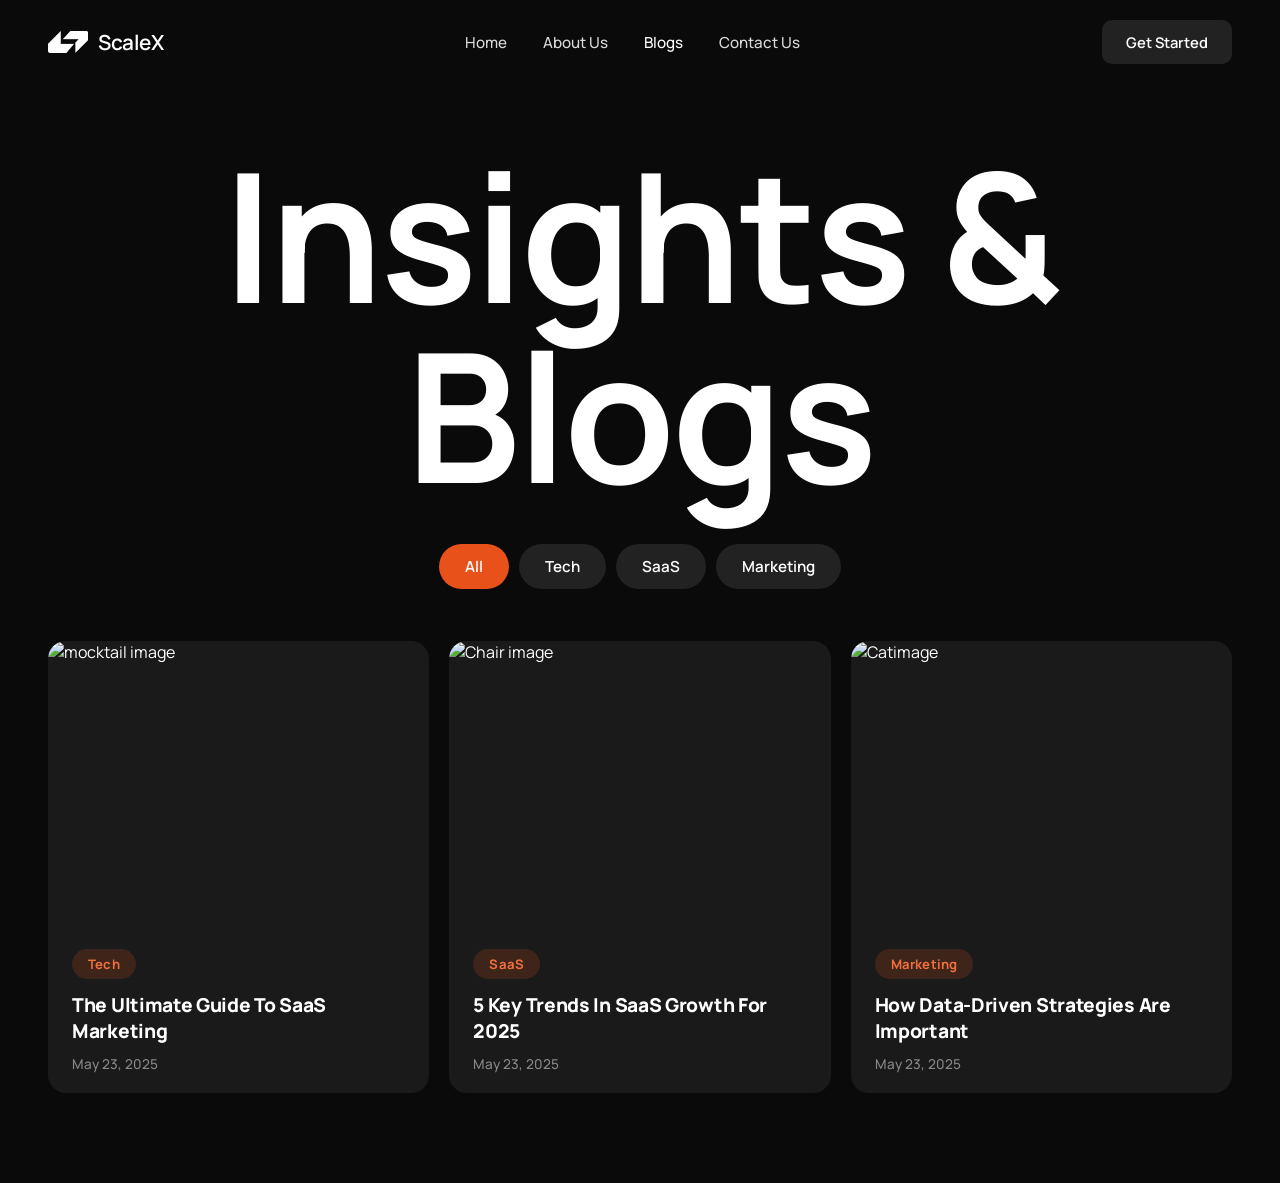
==== EASY/index.html @ 99819cbf "first commit" ====
<!DOCTYPE html>
<html lang="en">
<head>
  <meta charset="UTF-8" />
  <meta name="viewport" content="width=device-width, initial-scale=1.0" />
  <title>ScaleX – Insights & Blogs</title>
  <link rel="stylesheet" href="styles.css" />
  <link rel="shortcut icon" href="logo1.png" type="image/x-icon">
  <link href="https://fonts.googleapis.com/css2?family=Manrope:wght@400;500;600;700;800;900&display=swap" rel="stylesheet" />
  <link href="https://cdn.jsdelivr.net/npm/remixicon@4.2.0/fonts/remixicon.css" rel="stylesheet" />
</head>
<body>

  <nav class="navbar">
    <div class="nav-logo">
      <img src="logo1.png" alt="ScaleX Logo" class="logo-icon" />
      <span class="logo-text">ScaleX</span>
    </div>
    <ul class="nav-links">
      <li><a href="#">Home</a></li>
      <li><a href="#">About Us</a></li>
      <li><a href="#" class="active">Blogs</a></li>
      <li><a href="#">Contact Us</a></li>
    </ul>
    <button class="btn-get-started">Get Started <i class="ri-arrow-right-up-line"></i></button>
  </nav>

  <section class="hero">
    <h1 class="hero-title">Insights &amp; Blogs</h1>
  </section>

  <div class="filters">
    <button class="filter-btn active"><i class="ri-apps-2-line"></i> All</button>
    <button class="filter-btn"><i class="ri-cpu-line"></i> Tech</button>
    <button class="filter-btn"><i class="ri-cloud-line"></i> SaaS</button>
    <button class="filter-btn"><i class="ri-bar-chart-box-line"></i> Marketing</button>
  </div>

  <section class="cards-grid">

    <article class="card">
      <div class="card-image">
        <img src="https://media.istockphoto.com/id/108226836/photo/martini-splashing-on-red-background.jpg?s=612x612&w=0&k=20&c=juq1H2TbcdOto2c_DSPFBI0B8I0BBBzcsYlGh5tzGl0=" alt="mocktail image" />
      </div>
      <div class="card-body">
        <span class="tag tag--tech">Tech</span>
        <h2 class="card-title">The Ultimate Guide To SaaS Marketing</h2>
        <p class="card-date"><i class="ri-calendar-line"></i> May 23, 2025</p>
      </div>
    </article>

    <article class="card">
      <div class="card-image">
        <img src="https://assets.lummi.ai/assets/QmaLJLztpwec5dhRriuXGij4xsiR4EvtPiLvKMi7b2u7qe?auto=format&w=640" alt="Chair image" />
      </div>
      <div class="card-body">
        <span class="tag tag--saas">SaaS</span>
        <h2 class="card-title">5 Key Trends In SaaS Growth For 2025</h2>
        <p class="card-date"><i class="ri-calendar-line"></i> May 23, 2025</p>
      </div>
    </article>

    <article class="card">
      <div class="card-image">
        <img src="https://i.pinimg.com/736x/ad/09/0a/ad090a958b6313f80afc811f166ac307.jpg" alt="Catimage" />
      </div>
      <div class="card-body">
        <span class="tag tag--marketing">Marketing</span>
        <h2 class="card-title">How Data-Driven Strategies Are Important</h2>
        <p class="card-date"><i class="ri-calendar-line"></i> May 23, 2025</p>
      </div>
    </article>

  </section>

</body>
</html>
---- EASY/styles.css ----
*, *::before, *::after {
  box-sizing: border-box;
  margin: 0;
  padding: 0;
}

html, body {
  background-color: #0a0a0a;
  color: #ffffff;
  font-family: 'Manrope', sans-serif;
  -webkit-font-smoothing: antialiased;
  min-height: 100vh;
}

.navbar {
  display: flex;
  align-items: center;
  justify-content: space-between;
  padding: 20px 48px;
  position: sticky;
  top: 0;
  z-index: 100;
  background-color: #0a0a0a;
}

.nav-logo {
  display: flex;
  align-items: center;
  gap: 10px;
  text-decoration: none;
}

.logo-icon {
  width: 40px;
}

.logo-text {
  font-size: 1.3rem;
  font-weight: 600;
  letter-spacing: -0.5px;
  color: #ffffff;
}

.nav-links {
  display: flex;
  list-style: none;
  gap: 36px;
}

.nav-links a {
  text-decoration: none;
  color: #ffffff;
  font-size: 0.95rem;
  font-weight: 500;
  opacity: 0.85;
  transition: opacity 0.2s;
}

.nav-links a:hover,
.nav-links a.active {
  opacity: 1;
}

.btn-get-started {
  background-color: #222222;
  color: #ffffff;
  border: none;
  border-radius: 10px;
  padding: 12px 24px;
  font-family: 'Manrope', sans-serif;
  font-size: 0.92rem;
  font-weight: 600;
  cursor: pointer;
  transition: background 0.2s, transform 0.15s;
}

.btn-get-started:hover {
  background-color: #2e2e2e;
  transform: translateY(-1px);
}

.hero {
  text-align: center;
  padding: 60px 48px 40px;
}

.hero-title {
  font-size: clamp(40px, 40vw, 180px);
  font-weight: 700;
  line-height: 1.0;
  letter-spacing: -3px;
  color: #ffffff;
}

.filters {
  display: flex;
  justify-content: center;
  gap: 10px;
  padding: 0 48px 52px;
}

.filter-btn {
  border: none;
  border-radius: 50px;
  padding: 12px 26px;
  font-family: 'Manrope', sans-serif;
  font-size: 0.95rem;
  font-weight: 600;
  cursor: pointer;
  background-color: #222222;
  color: #ffffff;
  transition: background 0.2s, transform 0.15s;
}

.filter-btn:hover {
  background-color: #2e2e2e;
  transform: translateY(-1px);
}

.filter-btn.active {
  background-color: #e8521a;
  color: #ffffff;
}

.cards-grid {
  display: grid;
  grid-template-columns: repeat(3, 1fr);
  gap: 20px;
  padding: 0 48px 90px;
  max-width: 1280px;
  margin: 0 auto;
}

.card {
  background-color: #1a1a1a;
  border-radius: 18px;
  overflow: hidden;
  cursor: pointer;
  transition: transform 0.25s ease, box-shadow 0.25s ease;
}

.card:hover {
  transform: translateY(-4px);
  box-shadow: 0 20px 48px rgba(0, 0, 0, 0.5);
}

.card-image {
  width: 100%;
  aspect-ratio: 4 / 3;
  overflow: hidden;
}

.card-image img {
  width: 100%;
  height: 100%;
  object-fit: cover;
  display: block;
  transition: transform 0.4s ease;
}

.card:hover .card-image img {
  transform: scale(1.04);
}

.card-body {
  padding: 22px 24px 20px;
  display: flex;
  flex-direction: column;
  gap: 14px;
}

.tag {
  display: inline-block;
  padding: 6px 16px;
  border-radius: 50px;
  font-size: 0.82rem;
  font-weight: 700;
  letter-spacing: 0.2px;
  width: fit-content;
  background-color: rgba(232, 82, 26, 0.18);
  color: #f06030;
}

.tag--tech     { background-color: rgba(232, 82, 26, 0.18); color: #f07040; }
.tag--saas     { background-color: rgba(232, 82, 26, 0.18); color: #f07040; }
.tag--marketing { background-color: rgba(232, 82, 26, 0.18); color: #f07040; }

.card-title {
  font-size: 1.2rem;
  font-weight: 800;
  line-height: 1.35;
  letter-spacing: -0.3px;
  color: #ffffff;
}

.card-date {
  font-size: 0.85rem;
  font-weight: 500;
  color: #888888;
  margin-top: -4px;
}

@media (max-width: 1024px) {
  .cards-grid {
    grid-template-columns: repeat(2, 1fr);
    padding: 0 32px 60px;
  }

  .navbar {
    padding: 18px 32px;
  }

  .hero {
    padding: 50px 32px 36px;
  }

  .filters {
    padding: 0 32px 44px;
  }
}

@media (max-width: 680px) {
  .navbar {
    padding: 16px 20px;
  }

  .nav-links {
    display: none;
  }

  .hero {
    padding: 40px 20px 28px;
  }

  .hero-title {
    letter-spacing: -2px;
  }

  .filters {
    padding: 0 20px 36px;
    flex-wrap: wrap;
    justify-content: flex-start;
  }

  .cards-grid {
    grid-template-columns: 1fr;
    padding: 0 20px 48px;
  }
}
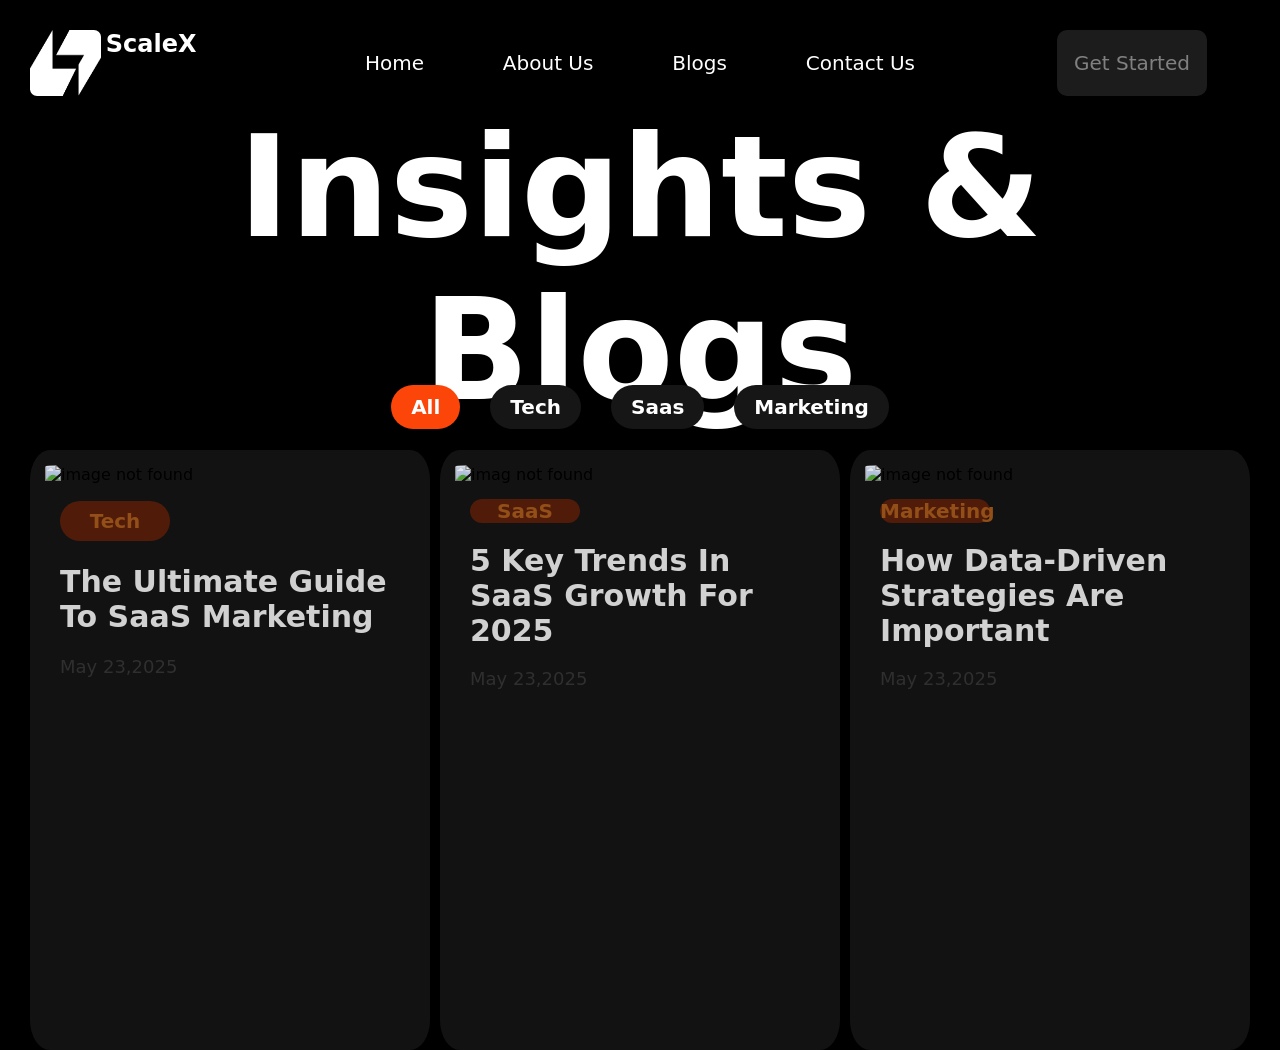
==== commit 45feaa47: "assignment-2 easy project" ====
--- a/EASY/index.html
+++ b/EASY/index.html
@@ -1,77 +1,78 @@
 <!DOCTYPE html>
 <html lang="en">
+
 <head>
-  <meta charset="UTF-8" />
-  <meta name="viewport" content="width=device-width, initial-scale=1.0" />
-  <title>ScaleX – Insights & Blogs</title>
-  <link rel="stylesheet" href="styles.css" />
-  <link rel="shortcut icon" href="logo1.png" type="image/x-icon">
-  <link href="https://fonts.googleapis.com/css2?family=Manrope:wght@400;500;600;700;800;900&display=swap" rel="stylesheet" />
-  <link href="https://cdn.jsdelivr.net/npm/remixicon@4.2.0/fonts/remixicon.css" rel="stylesheet" />
+    <meta charset="UTF-8">
+    <meta name="viewport" content="width=device-width, initial-scale=1.0">
+    <title>ScaleX</title>
+    <link rel="stylesheet" href="style.css">
+    <link rel="shortcut icon" href="logo1.png" type="image/x-icon">
+
 </head>
+
 <body>
+    <main>
+        <nav>
+            <div class="logo">
+                <img src="logo1.png" alt="logo">
+                <h1>ScaleX</h1>
+            </div>
+            <div class="nav-center">
+                <a href="#">Home</a>
+                <a href="#">About Us</a>
+                <a href="#">Blogs</a>
+                <a href="#">Contact Us</a>
+            </div>
+            <div class="nav-right">
+                <button>Get Started</button>
+            </div>
+        </nav>
 
-  <nav class="navbar">
-    <div class="nav-logo">
-      <img src="logo1.png" alt="ScaleX Logo" class="logo-icon" />
-      <span class="logo-text">ScaleX</span>
-    </div>
-    <ul class="nav-links">
-      <li><a href="#">Home</a></li>
-      <li><a href="#">About Us</a></li>
-      <li><a href="#" class="active">Blogs</a></li>
-      <li><a href="#">Contact Us</a></li>
-    </ul>
-    <button class="btn-get-started">Get Started <i class="ri-arrow-right-up-line"></i></button>
-  </nav>
+        <section class="heading">
+            <h1>Insights & Blogs</h1>
+        </section>
 
-  <section class="hero">
-    <h1 class="hero-title">Insights &amp; Blogs</h1>
-  </section>
+        <section class="filter">
+            <button>All</button>
+            <button>Tech</button>
+            <button>Saas</button>
+            <button>Marketing</button>
+        </section>
 
-  <div class="filters">
-    <button class="filter-btn active"><i class="ri-apps-2-line"></i> All</button>
-    <button class="filter-btn"><i class="ri-cpu-line"></i> Tech</button>
-    <button class="filter-btn"><i class="ri-cloud-line"></i> SaaS</button>
-    <button class="filter-btn"><i class="ri-bar-chart-box-line"></i> Marketing</button>
-  </div>
-
-  <section class="cards-grid">
-
-    <article class="card">
-      <div class="card-image">
-        <img src="https://media.istockphoto.com/id/108226836/photo/martini-splashing-on-red-background.jpg?s=612x612&w=0&k=20&c=juq1H2TbcdOto2c_DSPFBI0B8I0BBBzcsYlGh5tzGl0=" alt="mocktail image" />
-      </div>
-      <div class="card-body">
-        <span class="tag tag--tech">Tech</span>
-        <h2 class="card-title">The Ultimate Guide To SaaS Marketing</h2>
-        <p class="card-date"><i class="ri-calendar-line"></i> May 23, 2025</p>
-      </div>
-    </article>
-
-    <article class="card">
-      <div class="card-image">
-        <img src="https://assets.lummi.ai/assets/QmaLJLztpwec5dhRriuXGij4xsiR4EvtPiLvKMi7b2u7qe?auto=format&w=640" alt="Chair image" />
-      </div>
-      <div class="card-body">
-        <span class="tag tag--saas">SaaS</span>
-        <h2 class="card-title">5 Key Trends In SaaS Growth For 2025</h2>
-        <p class="card-date"><i class="ri-calendar-line"></i> May 23, 2025</p>
-      </div>
-    </article>
-
-    <article class="card">
-      <div class="card-image">
-        <img src="https://i.pinimg.com/736x/ad/09/0a/ad090a958b6313f80afc811f166ac307.jpg" alt="Catimage" />
-      </div>
-      <div class="card-body">
-        <span class="tag tag--marketing">Marketing</span>
-        <h2 class="card-title">How Data-Driven Strategies Are Important</h2>
-        <p class="card-date"><i class="ri-calendar-line"></i> May 23, 2025</p>
-      </div>
-    </article>
-
-  </section>
+        <section class="content">
+            <div class="box">
+                <img src="https://media.istockphoto.com/id/108226836/photo/martini-splashing-on-red-background.jpg?s=612x612&w=0&k=20&c=juq1H2TbcdOto2c_DSPFBI0B8I0BBBzcsYlGh5tzGl0="
+                    alt="image not found">
+                <br>
+                <div class="content1">
+                    <button>Tech</button>
+                    <h3>The Ultimate Guide To SaaS Marketing</h3>
+                    <p>May 23,2025</p>
+                </div>
+            </div>
+            <div class="box">
+                <img src="https://assets.lummi.ai/assets/QmaLJLztpwec5dhRriuXGij4xsiR4EvtPiLvKMi7b2u7qe?auto=format&w=640"
+                    alt="imag not found">
+                <br>
+                <div class="content1">
+                    <button>SaaS</button>
+                    <h3>5 Key Trends In SaaS Growth For 2025</h3>
+                    <p>May 23,2025</p>
+                </div>
+            </div>
+            <div class="box">
+                <img src="https://i.pinimg.com/736x/ad/09/0a/ad090a958b6313f80afc811f166ac307.jpg"
+                    alt="image not found">
+                <br>
+                <div class="content1">
+                    <button>Marketing</button>
+                    <h3>How Data-Driven Strategies Are Important</h3>
+                    <p>May 23,2025</p>
+                </div>
+            </div>
+        </section>
+    </main>
 
 </body>
+
 </html>
--- a/EASY/style.css
+++ b/EASY/style.css
@@ -0,0 +1,204 @@
+* {
+    margin: 0;
+    padding: 0;
+    box-sizing: border-box;
+    font-family: system-ui, -apple-system, BlinkMacSystemFont, 'Segoe UI', Roboto, Oxygen, Ubuntu, Cantarell, 'Open Sans', 'Helvetica Neue', sans-serif;
+
+}
+
+html,
+body {
+    height: 100%;
+    width: 100%;
+    background-color: black;
+}
+
+main {
+    height: 100%;
+    width: 100%;
+    padding: 20px;
+}
+
+nav {
+    height: 10%;
+    width: 100%;
+    background-color: black;
+    display: flex;
+    padding: 10px;
+    gap: 10px;
+}
+
+.logo {
+    width: 20%;
+    display: flex;
+    gap: 5px;
+    align-items: center;
+}
+
+.logo img {
+    width: 30%;
+    height: 100%;
+}
+
+.logo h1 {
+    width: 70%;
+    height: 100%;
+    color: white;
+}
+
+.nav-center {
+    margin: 10px;
+    width: 60%;
+    display: flex;
+    align-items: center;
+    justify-content: space-evenly;
+
+
+}
+
+.nav-center a {
+    text-decoration: none;
+    color: white;
+    font-size: 20px;
+    font-weight: 400;
+}
+
+.nav-center a:hover {
+    opacity: 0.5;
+}
+
+.nav-right {
+    width: 20%;
+    height: 100%;
+    display: flex;
+    align-items: center;
+    justify-content: center;
+}
+
+.nav-right button {
+    width: 150px;
+    height: 100%;
+    border: none;
+    border-radius: 10px;
+    color: white;
+    background-color: #393939;
+    font-size: 20px;
+    opacity: 0.5;
+}
+
+.nav-right button:hover {
+    color: #393939;
+    background-color: white;
+}
+
+.heading {
+    height: 30%;
+    width: 100%;
+    text-align: center;
+
+}
+
+.heading h1 {
+    color: white;
+    height: 100%;
+    width: 100%;
+    font-size: 140px;
+    font-weight: 700;
+    font-family: system-ui, -apple-system, BlinkMacSystemFont, 'Segoe UI', Roboto, Oxygen, Ubuntu, Cantarell, 'Open Sans', 'Helvetica Neue', sans-serif;
+}
+
+.filter {
+    height: 10%;
+    width: 100%;
+    background-color: black;
+    display: flex;
+    align-items: center;
+    justify-content: center;
+    gap: 30px;
+}
+
+.filter button {
+
+    font-size: 20px;
+    border-radius: 30px;
+    font-weight: 700;
+    padding: 10px 20px;
+    background-color: #161616;
+    color: white;
+    border: none;
+}
+
+.filter button:nth-child(1) {
+    background-color: #fc4609;
+}
+
+.filter button:hover {
+    background-color: #fc4609;
+    opacity: 0.5;
+}
+
+.content {
+    height: 600px;
+    width: 100%;
+    padding: 10px;
+    gap: 10px;
+    display: flex;
+    align-items: center;
+    justify-content: center;
+}
+
+.content div {
+    height: 600px;
+    width: 33%;
+    border-radius: 5%;
+    background-color: rgb(21, 21, 21);
+    padding: 15px;
+    opacity: 0.9;
+}
+
+.content div:hover {
+    opacity: 1;
+}
+
+div img {
+    height: 65%;
+    width: 100%;
+    border-radius: 10%;
+}
+
+.box .content1 {
+    height: 210px;
+    width: 100%;
+    display: flex;
+    flex-direction: column;
+    justify-content: space-evenly;
+    gap: 20px;
+    color: white;
+}
+
+.content1 button {
+    border: none;
+    border-radius: 30px;
+    width: 110px;
+    height: 40px;
+    background-color: #61200a;
+    color: #b3601c;
+    opacity: 1;
+    font-weight: 700;
+    font-size: 20px;
+}
+
+.content1 button:hover {
+    opacity: 0.5;
+}
+
+.content1 h3 {
+    width: 100%;
+    color: white;
+    font-size: 30px;
+}
+
+p {
+    color: #393939;
+    font-size: 18px;
+}
